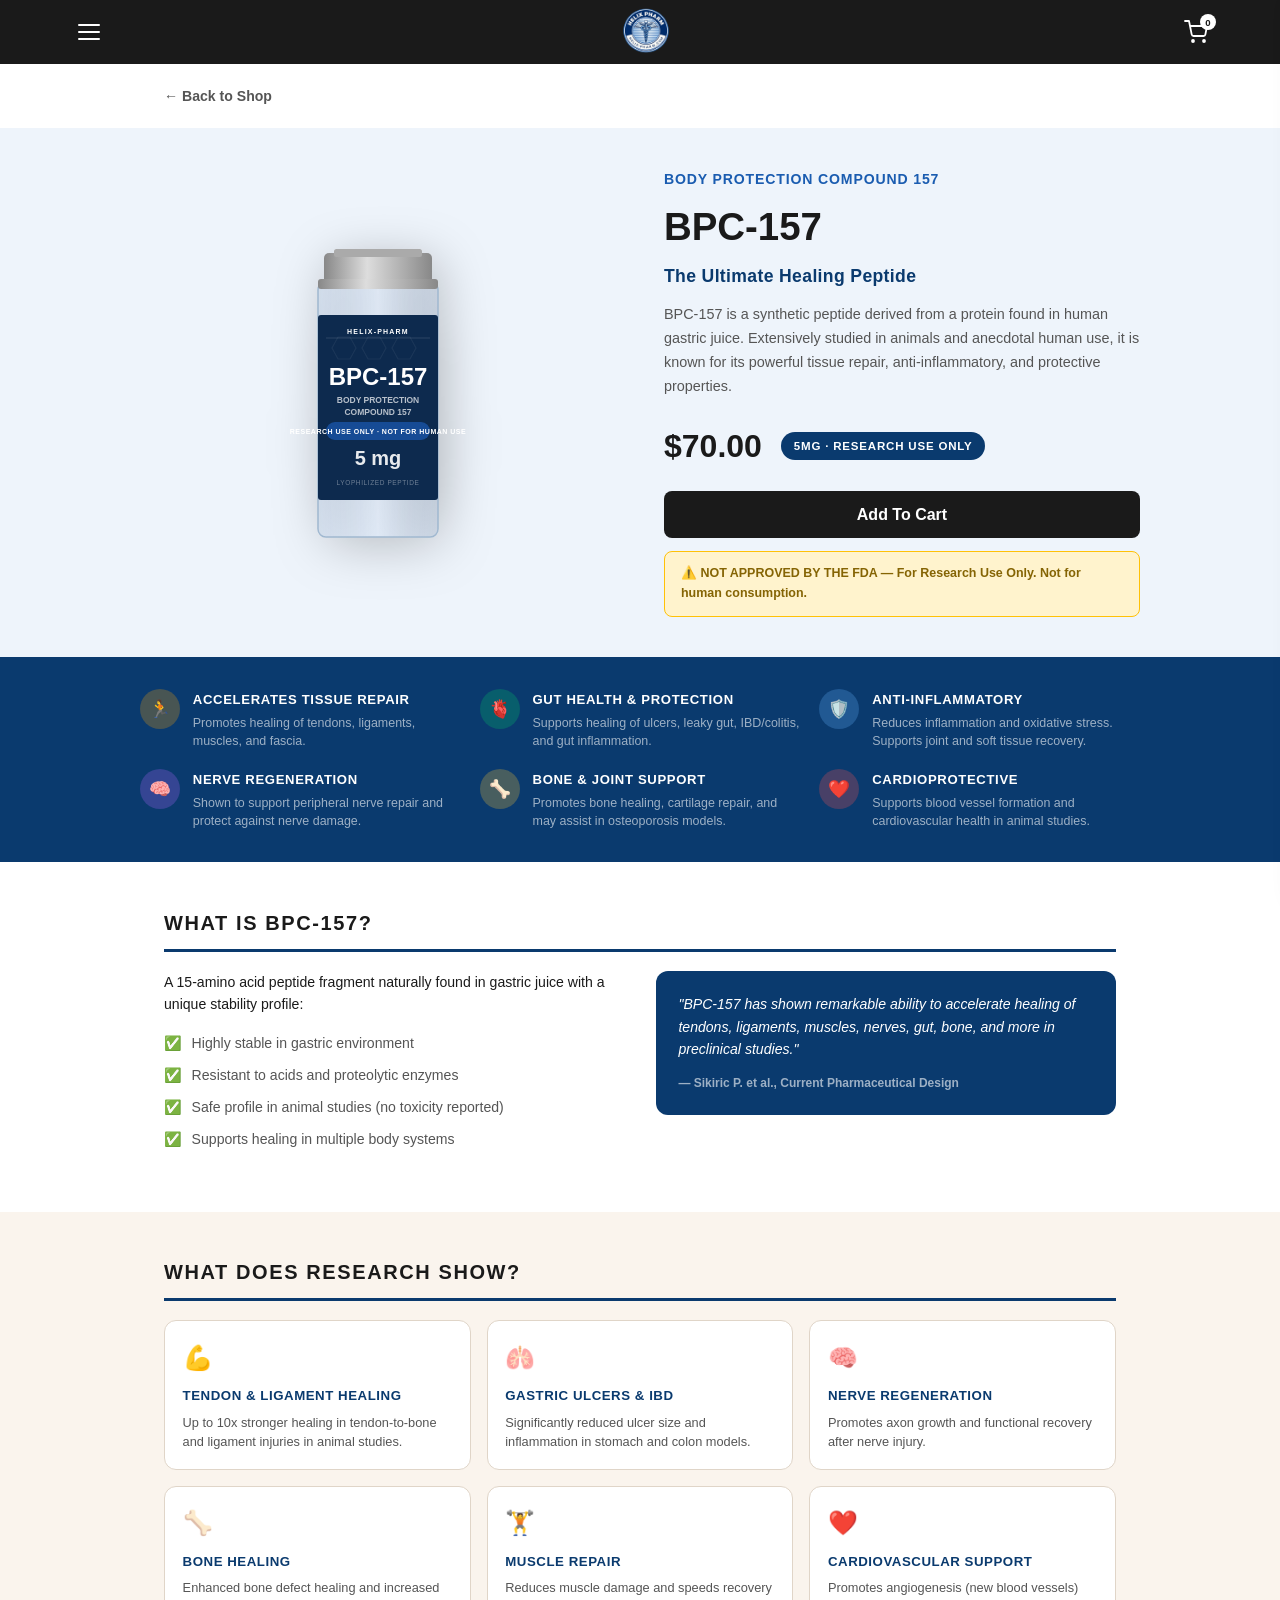
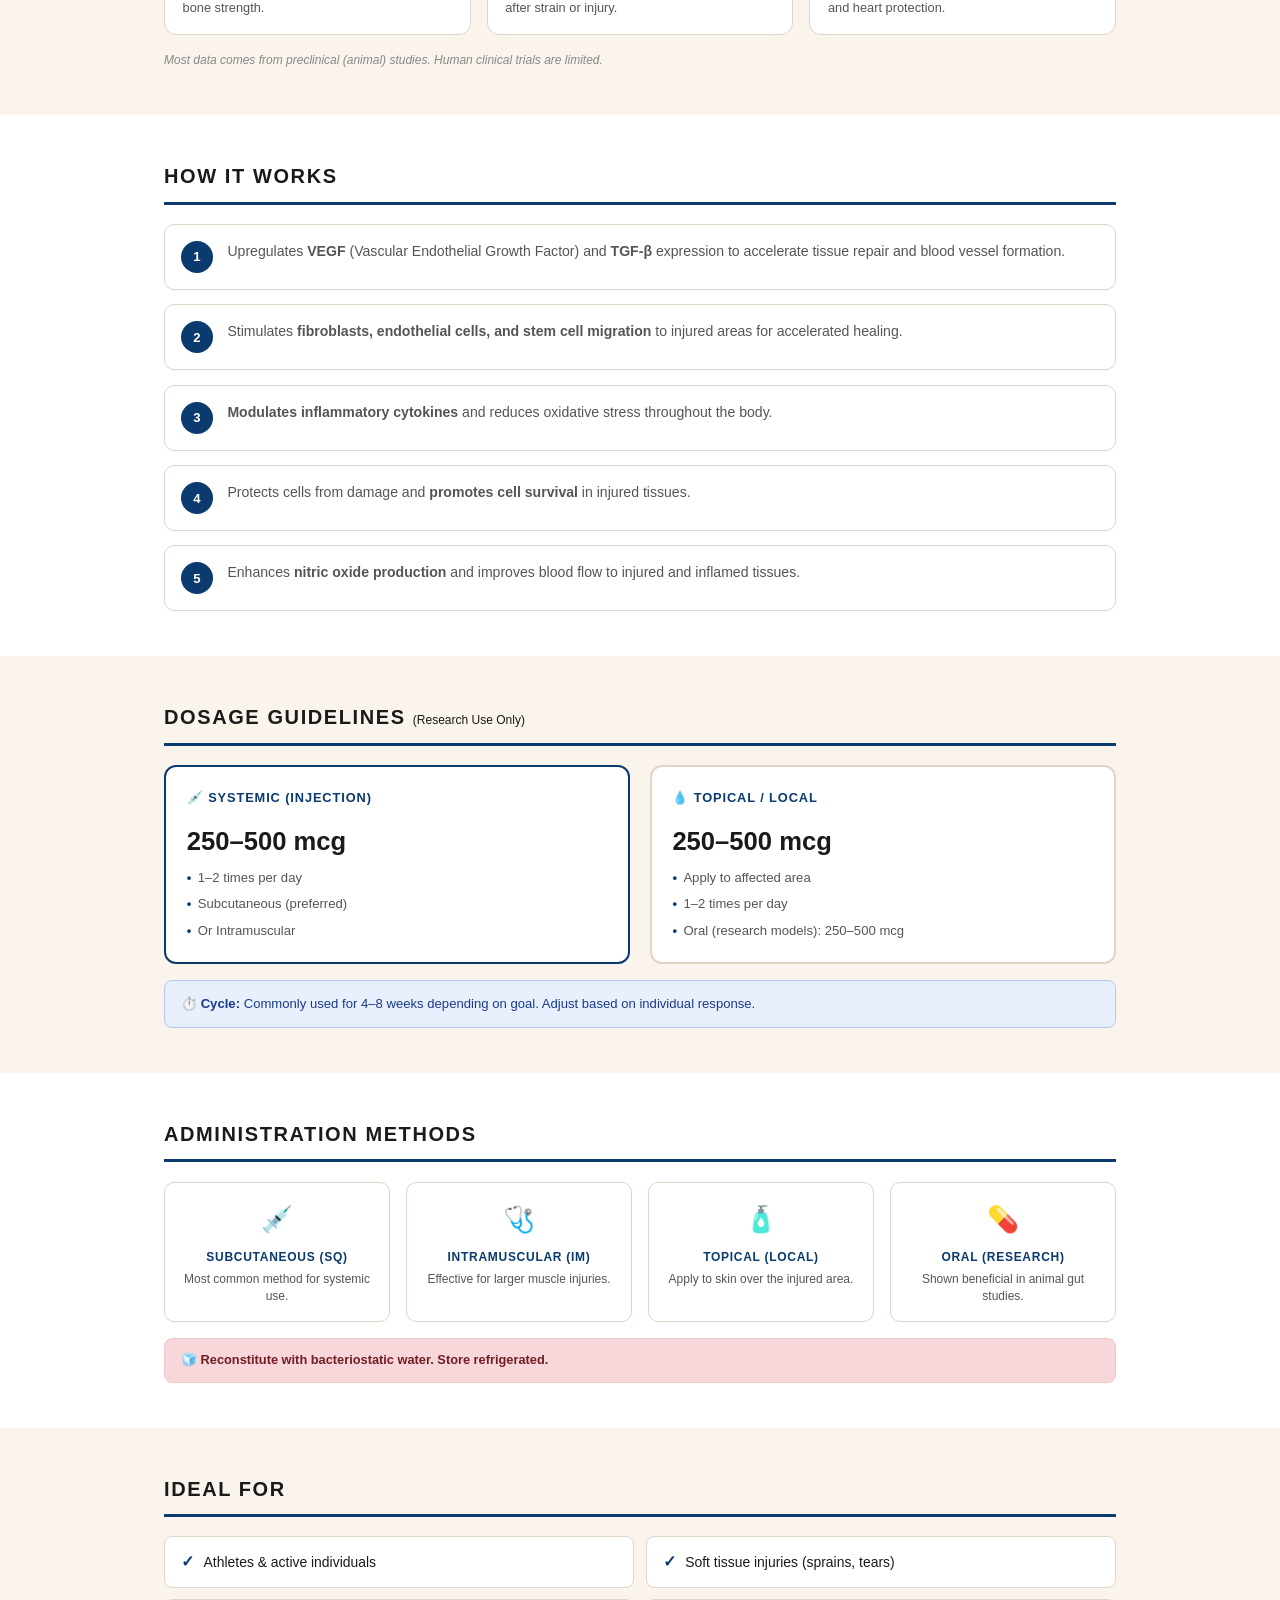
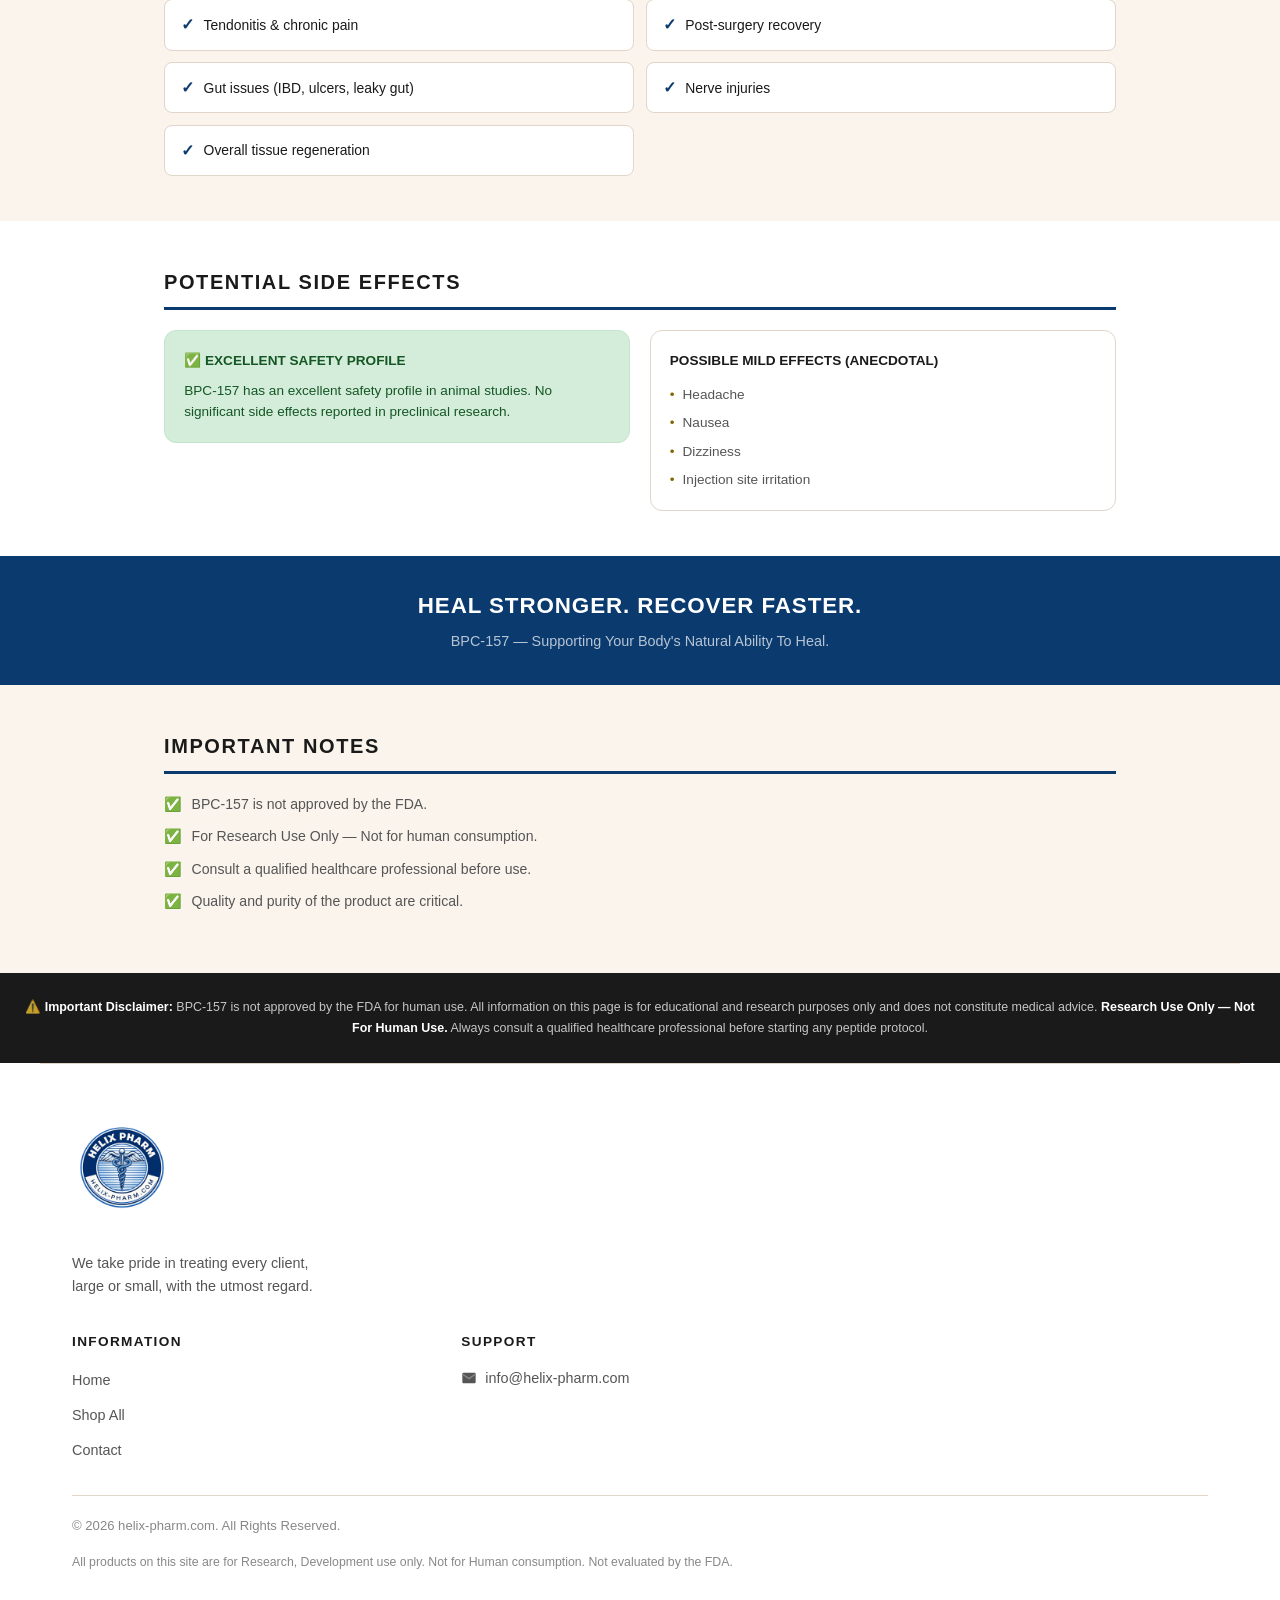
==== bpc157.html @ 16d095d3 "Add BPC-157 product detail page and link cards to it - New bpc157.html: full infographic page with r" ====
<!DOCTYPE html>
<html lang="en">
<head>
  <meta charset="UTF-8">
  <meta name="viewport" content="width=device-width, initial-scale=1.0">
  <title>BPC-157 — Body Protection Compound 157 | Helix-Pharm</title>
  <meta name="description" content="BPC-157 — The Ultimate Healing Peptide. 5mg Research Use Only. Tissue repair, gut health, nerve regeneration.">
  <link rel="stylesheet" href="css/styles.css?v=3">
  <style>
    .pd-hero { background: #eef4fb; padding: 2.5rem 1.5rem; }
    .pd-hero-inner { max-width: 1000px; margin: 0 auto; display: grid; grid-template-columns: 1fr 1fr; gap: 3rem; align-items: center; }
    @media(max-width:640px){ .pd-hero-inner{ grid-template-columns:1fr; gap:1.5rem; } }
    .pd-vial-wrap { display:flex; justify-content:center; align-items:center; padding:1rem; }
    .pd-info h1 { font-size:clamp(1.8rem,3vw,2.4rem); font-weight:900; color:var(--black); margin-bottom:.3rem; }
    .pd-info .pd-subtitle { font-size:.88rem; color:#1a5cb0; font-weight:700; letter-spacing:.06em; text-transform:uppercase; margin-bottom:.35rem; }
    .pd-info .pd-tagline-big { font-size:1.1rem; font-weight:800; color:#0a3a6e; margin-bottom:.8rem; letter-spacing:.02em; }
    .pd-info .pd-desc { font-size:.9rem; color:var(--text-mid); margin-bottom:1.4rem; line-height:1.65; }
    .pd-price-row { display:flex; align-items:center; gap:1.2rem; margin-bottom:1.2rem; flex-wrap:wrap; }
    .pd-price { font-size:2rem; font-weight:900; color:var(--black); }
    .pd-badge { background:#0a3a6e; color:white; font-size:.72rem; font-weight:700; padding:.3rem .8rem; border-radius:50px; letter-spacing:.07em; text-transform:uppercase; }
    .pd-atc { display:block; width:100%; background:var(--black); color:white; text-align:center; padding:.9rem; border:none; border-radius:8px; font-size:1rem; font-weight:700; cursor:pointer; transition:opacity .2s; margin-bottom:.8rem; }
    .pd-atc:hover { opacity:.82; }
    .pd-atc.added { background:#1a6e3c; }
    .pd-fda-bar { background:#fff3cd; border:1px solid #ffc107; border-radius:8px; padding:.75rem 1rem; font-size:.78rem; color:#856404; font-weight:600; }

    /* KEY BENEFITS STRIP */
    .kb-strip { background:#0a3a6e; padding:2rem 1.5rem; }
    .kb-grid { max-width:1000px; margin:0 auto; display:grid; grid-template-columns:repeat(3,1fr); gap:1.2rem; }
    @media(max-width:700px){ .kb-grid{ grid-template-columns:repeat(2,1fr); } }
    @media(max-width:420px){ .kb-grid{ grid-template-columns:1fr; } }
    .kb-item { display:flex; align-items:flex-start; gap:.8rem; }
    .kb-icon { width:40px; height:40px; border-radius:50%; display:flex; align-items:center; justify-content:center; font-size:1.1rem; flex-shrink:0; }
    .kb-item h4 { color:white; font-size:.82rem; font-weight:800; text-transform:uppercase; letter-spacing:.05em; margin-bottom:.25rem; }
    .kb-item p  { color:rgba(255,255,255,.6); font-size:.78rem; line-height:1.45; }

    /* SECTIONS */
    .pd-section { max-width:1000px; margin:0 auto; padding:2.8rem 1.5rem; }
    .pd-section h2 { font-size:1.25rem; font-weight:900; color:var(--black); text-transform:uppercase; letter-spacing:.08em; margin-bottom:1.2rem; padding-bottom:.6rem; border-bottom:3px solid #0a3a6e; }

    /* What is */
    .what-grid { display:grid; grid-template-columns:1fr 1fr; gap:2rem; align-items:start; }
    @media(max-width:640px){ .what-grid{ grid-template-columns:1fr; } }
    .check-list { display:flex; flex-direction:column; gap:.6rem; margin:1rem 0; }
    .check-item { display:flex; align-items:flex-start; gap:.6rem; font-size:.88rem; color:var(--text-mid); }
    .check-item::before { content:'✅'; flex-shrink:0; }
    .quote-box { background:#0a3a6e; color:white; border-radius:12px; padding:1.4rem; font-style:italic; font-size:.88rem; line-height:1.6; }
    .quote-box cite { display:block; margin-top:.8rem; font-style:normal; font-size:.75rem; color:rgba(255,255,255,.6); font-weight:600; }

    /* Research grid */
    .research-grid { display:grid; grid-template-columns:repeat(3,1fr); gap:1rem; }
    @media(max-width:700px){ .research-grid{ grid-template-columns:repeat(2,1fr); } }
    @media(max-width:440px){ .research-grid{ grid-template-columns:1fr; } }
    .research-card { background:white; border:1px solid var(--border); border-radius:12px; padding:1.1rem; }
    .research-card .rc-icon { font-size:1.5rem; margin-bottom:.5rem; }
    .research-card h4 { font-size:.83rem; font-weight:800; color:#0a3a6e; text-transform:uppercase; letter-spacing:.04em; margin-bottom:.4rem; }
    .research-card p  { font-size:.8rem; color:var(--text-mid); line-height:1.5; }
    .research-note { font-size:.75rem; color:var(--text-light); margin-top:1rem; font-style:italic; }

    /* How it works */
    .hiw-list { display:flex; flex-direction:column; gap:.9rem; }
    .hiw-item { display:flex; align-items:flex-start; gap:.9rem; background:white; border:1px solid var(--border); border-radius:10px; padding:1rem; }
    .hiw-num { width:32px; height:32px; background:#0a3a6e; color:white; border-radius:50%; display:flex; align-items:center; justify-content:center; font-size:.82rem; font-weight:800; flex-shrink:0; }
    .hiw-item p { font-size:.88rem; color:var(--text-mid); line-height:1.55; }

    /* Dosage */
    .dosage-cols { display:grid; grid-template-columns:1fr 1fr; gap:1.2rem; }
    @media(max-width:580px){ .dosage-cols{ grid-template-columns:1fr; } }
    .dosage-card { background:white; border:2px solid var(--border); border-radius:12px; padding:1.3rem; }
    .dosage-card.featured { border-color:#0a3a6e; }
    .dosage-card h4 { font-size:.8rem; font-weight:800; text-transform:uppercase; letter-spacing:.07em; margin-bottom:.8rem; color:#0a3a6e; }
    .dosage-amount { font-size:1.6rem; font-weight:900; color:var(--black); margin-bottom:.3rem; }
    .dosage-card ul { padding-left:0; display:flex; flex-direction:column; gap:.35rem; }
    .dosage-card ul li { font-size:.82rem; color:var(--text-mid); display:flex; align-items:center; gap:.4rem; }
    .dosage-card ul li::before { content:'•'; color:#0a3a6e; font-weight:900; }
    .cycle-note { background:#e8f0fe; border:1px solid #b3c6f7; border-radius:8px; padding:.8rem 1rem; font-size:.82rem; color:#1a3a8a; margin-top:1rem; }

    /* Admin methods */
    .admin-grid { display:grid; grid-template-columns:repeat(4,1fr); gap:1rem; }
    @media(max-width:640px){ .admin-grid{ grid-template-columns:repeat(2,1fr); } }
    .admin-card { background:white; border:1px solid var(--border); border-radius:10px; padding:1rem; text-align:center; }
    .admin-card .a-icon { font-size:1.6rem; margin-bottom:.5rem; }
    .admin-card h4 { font-size:.75rem; font-weight:800; text-transform:uppercase; letter-spacing:.06em; color:#0a3a6e; margin-bottom:.3rem; }
    .admin-card p  { font-size:.75rem; color:var(--text-mid); line-height:1.4; }
    .store-note { background:#f8d7da; border:1px solid #f5c6cb; border-radius:8px; padding:.7rem 1rem; font-size:.8rem; color:#721c24; margin-top:1rem; font-weight:600; }

    /* Ideal for */
    .ideal-grid { display:grid; grid-template-columns:repeat(2,1fr); gap:.7rem; }
    @media(max-width:480px){ .ideal-grid{ grid-template-columns:1fr; } }
    .ideal-item { display:flex; align-items:center; gap:.6rem; background:white; border:1px solid var(--border); border-radius:8px; padding:.75rem 1rem; font-size:.87rem; font-weight:500; }
    .ideal-item::before { content:'✓'; color:#0a3a6e; font-weight:900; font-size:1rem; }

    /* Side effects */
    .se-grid { display:grid; grid-template-columns:1fr 1fr; gap:1.2rem; align-items:start; }
    @media(max-width:580px){ .se-grid{ grid-template-columns:1fr; } }
    .se-profile { background:#d4edda; border:1px solid #c3e6cb; border-radius:12px; padding:1.2rem; }
    .se-profile h4 { color:#155724; font-size:.85rem; font-weight:800; margin-bottom:.5rem; text-transform:uppercase; }
    .se-profile p  { color:#155724; font-size:.85rem; }
    .se-mild-list { background:white; border:1px solid var(--border); border-radius:12px; padding:1.2rem; }
    .se-mild-list h4 { font-size:.85rem; font-weight:800; margin-bottom:.8rem; color:var(--black); text-transform:uppercase; }
    .se-mild-list ul { display:flex; flex-direction:column; gap:.4rem; }
    .se-mild-list ul li { font-size:.85rem; color:var(--text-mid); display:flex; align-items:center; gap:.5rem; }
    .se-mild-list ul li::before { content:'•'; color:#856404; }

    /* Tagline banner */
    .tagline-banner { background:#0a3a6e; padding:2rem 1.5rem; text-align:center; }
    .tagline-banner h3 { color:white; font-size:clamp(1rem,2.5vw,1.4rem); font-weight:900; letter-spacing:.04em; }
    .tagline-banner p  { color:rgba(255,255,255,.7); font-size:.9rem; margin-top:.4rem; }

    /* Disclaimer */
    .final-disclaimer { background:#1a1a1a; color:rgba(255,255,255,.75); padding:1.5rem; font-size:.78rem; line-height:1.7; text-align:center; }
    .final-disclaimer strong { color:white; }

    /* Back link */
    .back-link { display:inline-flex; align-items:center; gap:.4rem; font-size:.88rem; font-weight:600; color:var(--text-mid); padding:.5rem 0; transition:color .2s; }
    .back-link:hover { color:var(--black); }
  </style>
</head>
<body>

<!-- HEADER -->
<header id="header">
  <div class="header-inner">
    <button class="hamburger" id="menuBtn"><span></span><span></span><span></span></button>
    <a href="index.html" class="logo">
      <div class="logo-img-wrap" style="background:transparent;padding:0;border-radius:0;">
        <img src="61205B8A-CA41-4D01-BDCD-774BFB032CE1.png" alt="Helix-Pharm" class="logo-img"
             style="height:54px;width:54px;border-radius:50%;object-fit:cover;display:block;">
      </div>
    </a>
    <button class="cart-btn" id="cartBtn">
      <svg viewBox="0 0 24 24" fill="none" stroke="white" stroke-width="1.8" stroke-linecap="round" stroke-linejoin="round">
        <circle cx="9" cy="21" r="1"/><circle cx="20" cy="21" r="1"/>
        <path d="M1 1h4l2.68 13.39a2 2 0 0 0 2 1.61h9.72a2 2 0 0 0 2-1.61L23 6H6"/>
      </svg>
      <span class="cart-count" id="cartCount">0</span>
    </button>
  </div>
</header>

<!-- MENU -->
<div class="menu-overlay" id="menuOverlay"></div>
<nav class="slide-menu" id="slideMenu">
  <div class="slide-menu-header">
    <div class="search-wrap">
      <svg viewBox="0 0 24 24"><path d="M21 21l-4.35-4.35M17 11A6 6 0 1 1 5 11a6 6 0 0 1 12 0z" stroke="#888" stroke-width="2" fill="none" stroke-linecap="round"/></svg>
      <input type="text" placeholder="Search for...">
    </div>
    <button class="menu-close" id="menuClose">✕</button>
  </div>
  <div class="slide-menu-links">
    <a href="index.html">Home</a>
    <a href="shop.html">Shop All</a>
    <a href="contact.html">Contact Us</a>
  </div>
</nav>

<main style="padding-top:64px;">

  <!-- BACK -->
  <div style="max-width:1000px;margin:0 auto;padding:.8rem 1.5rem;">
    <a href="shop.html" class="back-link">← Back to Shop</a>
  </div>

  <!-- HERO -->
  <section class="pd-hero">
    <div class="pd-hero-inner">
      <div class="pd-vial-wrap">
        <svg width="180" height="310" viewBox="0 0 180 310" xmlns="http://www.w3.org/2000/svg"
             style="filter:drop-shadow(6px 10px 24px rgba(0,0,0,.25))">
          <defs>
            <linearGradient id="bpccap" x1="0%" y1="0%" x2="100%" y2="0%">
              <stop offset="0%" stop-color="#888"/><stop offset="40%" stop-color="#ddd"/><stop offset="100%" stop-color="#888"/>
            </linearGradient>
            <linearGradient id="bpcglass" x1="0%" y1="0%" x2="100%" y2="0%">
              <stop offset="0%" stop-color="rgba(200,215,235,0.55)"/>
              <stop offset="50%" stop-color="rgba(225,235,248,0.88)"/>
              <stop offset="100%" stop-color="rgba(185,200,220,0.5)"/>
            </linearGradient>
          </defs>
          <rect x="30" y="45" width="120" height="255" rx="8" fill="url(#bpcglass)" stroke="#a0b8d0" stroke-width="1.5"/>
          <rect x="30" y="78" width="120" height="185" rx="3" fill="#0d2a4e"/>
          <!-- hex watermarks -->
          <polygon points="50,100 62,100 68,111 62,122 50,122 44,111" fill="none" stroke="rgba(255,255,255,0.06)" stroke-width="1.2"/>
          <polygon points="80,100 92,100 98,111 92,122 80,122 74,111" fill="none" stroke="rgba(255,255,255,0.06)" stroke-width="1.2"/>
          <polygon points="110,100 122,100 128,111 122,122 110,122 104,111" fill="none" stroke="rgba(255,255,255,0.06)" stroke-width="1.2"/>
          <!-- brand -->
          <text x="90" y="97" text-anchor="middle" fill="white" font-size="7" font-weight="700" letter-spacing="1.2" font-family="Arial,sans-serif">HELIX-PHARM</text>
          <line x1="38" y1="101" x2="142" y2="101" stroke="rgba(255,255,255,0.18)" stroke-width="0.7"/>
          <!-- name -->
          <text x="90" y="148" text-anchor="middle" fill="white" font-size="24" font-weight="900" font-family="Arial,sans-serif">BPC-157</text>
          <text x="90" y="166" text-anchor="middle" fill="rgba(255,255,255,0.7)" font-size="8.5" font-weight="600" font-family="Arial,sans-serif">BODY PROTECTION</text>
          <text x="90" y="178" text-anchor="middle" fill="rgba(255,255,255,0.7)" font-size="8.5" font-weight="600" font-family="Arial,sans-serif">COMPOUND 157</text>
          <!-- badge -->
          <rect x="38" y="185" width="104" height="18" rx="9" fill="rgba(26,90,180,0.7)"/>
          <text x="90" y="197" text-anchor="middle" fill="white" font-size="7" font-weight="700" letter-spacing="0.5" font-family="Arial,sans-serif">RESEARCH USE ONLY · NOT FOR HUMAN USE</text>
          <!-- dosage -->
          <text x="90" y="228" text-anchor="middle" fill="rgba(255,255,255,0.9)" font-size="20" font-weight="900" font-family="Arial,sans-serif">5 mg</text>
          <text x="90" y="248" text-anchor="middle" fill="rgba(255,255,255,0.4)" font-size="6.5" letter-spacing="0.6" font-family="Arial,sans-serif">LYOPHILIZED PEPTIDE</text>
          <!-- cap -->
          <rect x="36" y="16" width="108" height="32" rx="5" fill="url(#bpccap)"/>
          <rect x="30" y="42" width="120" height="10" rx="3" fill="url(#bpccap)"/>
          <rect x="46" y="12" width="88" height="8" rx="2.5" fill="#aaa"/>
        </svg>
      </div>

      <div class="pd-info">
        <div class="pd-subtitle">Body Protection Compound 157</div>
        <h1>BPC-157</h1>
        <div class="pd-tagline-big">The Ultimate Healing Peptide</div>
        <p class="pd-desc">BPC-157 is a synthetic peptide derived from a protein found in human gastric juice. Extensively studied in animals and anecdotal human use, it is known for its powerful tissue repair, anti-inflammatory, and protective properties.</p>
        <div class="pd-price-row">
          <span class="pd-price">$70.00</span>
          <span class="pd-badge">5mg · Research Use Only</span>
        </div>
        <button class="pd-atc" id="pdAtcBtn" data-name="BPC-157" data-price="70">Add To Cart</button>
        <div class="pd-fda-bar">⚠️ NOT APPROVED BY THE FDA — For Research Use Only. Not for human consumption.</div>
      </div>
    </div>
  </section>

  <!-- KEY BENEFITS STRIP -->
  <div class="kb-strip">
    <div class="kb-grid">
      <div class="kb-item">
        <div class="kb-icon" style="background:rgba(255,165,0,0.25);">🏃</div>
        <div>
          <h4>Accelerates Tissue Repair</h4>
          <p>Promotes healing of tendons, ligaments, muscles, and fascia.</p>
        </div>
      </div>
      <div class="kb-item">
        <div class="kb-icon" style="background:rgba(0,200,100,0.25);">🫀</div>
        <div>
          <h4>Gut Health & Protection</h4>
          <p>Supports healing of ulcers, leaky gut, IBD/colitis, and gut inflammation.</p>
        </div>
      </div>
      <div class="kb-item">
        <div class="kb-icon" style="background:rgba(100,180,255,0.25);">🛡️</div>
        <div>
          <h4>Anti-Inflammatory</h4>
          <p>Reduces inflammation and oxidative stress. Supports joint and soft tissue recovery.</p>
        </div>
      </div>
      <div class="kb-item">
        <div class="kb-icon" style="background:rgba(180,100,255,0.25);">🧠</div>
        <div>
          <h4>Nerve Regeneration</h4>
          <p>Shown to support peripheral nerve repair and protect against nerve damage.</p>
        </div>
      </div>
      <div class="kb-item">
        <div class="kb-icon" style="background:rgba(255,200,50,0.25);">🦴</div>
        <div>
          <h4>Bone & Joint Support</h4>
          <p>Promotes bone healing, cartilage repair, and may assist in osteoporosis models.</p>
        </div>
      </div>
      <div class="kb-item">
        <div class="kb-icon" style="background:rgba(255,80,80,0.25);">❤️</div>
        <div>
          <h4>Cardioprotective</h4>
          <p>Supports blood vessel formation and cardiovascular health in animal studies.</p>
        </div>
      </div>
    </div>
  </div>

  <!-- WHAT IS BPC-157 -->
  <div style="background:white;">
    <div class="pd-section">
      <h2>What Is BPC-157?</h2>
      <div class="what-grid">
        <div>
          <p style="font-size:.88rem;margin-bottom:1rem;">A 15-amino acid peptide fragment naturally found in gastric juice with a unique stability profile:</p>
          <div class="check-list">
            <div class="check-item">Highly stable in gastric environment</div>
            <div class="check-item">Resistant to acids and proteolytic enzymes</div>
            <div class="check-item">Safe profile in animal studies (no toxicity reported)</div>
            <div class="check-item">Supports healing in multiple body systems</div>
          </div>
        </div>
        <div class="quote-box">
          "BPC-157 has shown remarkable ability to accelerate healing of tendons, ligaments, muscles, nerves, gut, bone, and more in preclinical studies."
          <cite>— Sikiric P. et al., Current Pharmaceutical Design</cite>
        </div>
      </div>
    </div>
  </div>

  <!-- WHAT DOES RESEARCH SHOW -->
  <div style="background:var(--beige-light);">
    <div class="pd-section">
      <h2>What Does Research Show?</h2>
      <div class="research-grid">
        <div class="research-card">
          <div class="rc-icon">💪</div>
          <h4>Tendon & Ligament Healing</h4>
          <p>Up to 10x stronger healing in tendon-to-bone and ligament injuries in animal studies.</p>
        </div>
        <div class="research-card">
          <div class="rc-icon">🫁</div>
          <h4>Gastric Ulcers & IBD</h4>
          <p>Significantly reduced ulcer size and inflammation in stomach and colon models.</p>
        </div>
        <div class="research-card">
          <div class="rc-icon">🧠</div>
          <h4>Nerve Regeneration</h4>
          <p>Promotes axon growth and functional recovery after nerve injury.</p>
        </div>
        <div class="research-card">
          <div class="rc-icon">🦴</div>
          <h4>Bone Healing</h4>
          <p>Enhanced bone defect healing and increased bone strength.</p>
        </div>
        <div class="research-card">
          <div class="rc-icon">🏋️</div>
          <h4>Muscle Repair</h4>
          <p>Reduces muscle damage and speeds recovery after strain or injury.</p>
        </div>
        <div class="research-card">
          <div class="rc-icon">❤️</div>
          <h4>Cardiovascular Support</h4>
          <p>Promotes angiogenesis (new blood vessels) and heart protection.</p>
        </div>
      </div>
      <p class="research-note">Most data comes from preclinical (animal) studies. Human clinical trials are limited.</p>
    </div>
  </div>

  <!-- HOW IT WORKS -->
  <div style="background:white;">
    <div class="pd-section">
      <h2>How It Works</h2>
      <div class="hiw-list">
        <div class="hiw-item">
          <div class="hiw-num">1</div>
          <p>Upregulates <strong>VEGF</strong> (Vascular Endothelial Growth Factor) and <strong>TGF-β</strong> expression to accelerate tissue repair and blood vessel formation.</p>
        </div>
        <div class="hiw-item">
          <div class="hiw-num">2</div>
          <p>Stimulates <strong>fibroblasts, endothelial cells, and stem cell migration</strong> to injured areas for accelerated healing.</p>
        </div>
        <div class="hiw-item">
          <div class="hiw-num">3</div>
          <p><strong>Modulates inflammatory cytokines</strong> and reduces oxidative stress throughout the body.</p>
        </div>
        <div class="hiw-item">
          <div class="hiw-num">4</div>
          <p>Protects cells from damage and <strong>promotes cell survival</strong> in injured tissues.</p>
        </div>
        <div class="hiw-item">
          <div class="hiw-num">5</div>
          <p>Enhances <strong>nitric oxide production</strong> and improves blood flow to injured and inflamed tissues.</p>
        </div>
      </div>
    </div>
  </div>

  <!-- DOSAGE GUIDELINES -->
  <div style="background:var(--beige-light);">
    <div class="pd-section">
      <h2>Dosage Guidelines <span style="font-size:.75rem;font-weight:500;text-transform:none;letter-spacing:0;">(Research Use Only)</span></h2>
      <div class="dosage-cols">
        <div class="dosage-card featured">
          <h4>💉 Systemic (Injection)</h4>
          <div class="dosage-amount">250–500 mcg</div>
          <ul>
            <li>1–2 times per day</li>
            <li>Subcutaneous (preferred)</li>
            <li>Or Intramuscular</li>
          </ul>
        </div>
        <div class="dosage-card">
          <h4>💧 Topical / Local</h4>
          <div class="dosage-amount">250–500 mcg</div>
          <ul>
            <li>Apply to affected area</li>
            <li>1–2 times per day</li>
            <li>Oral (research models): 250–500 mcg</li>
          </ul>
        </div>
      </div>
      <div class="cycle-note">⏱️ <strong>Cycle:</strong> Commonly used for 4–8 weeks depending on goal. Adjust based on individual response.</div>
    </div>
  </div>

  <!-- ADMINISTRATION METHODS -->
  <div style="background:white;">
    <div class="pd-section">
      <h2>Administration Methods</h2>
      <div class="admin-grid">
        <div class="admin-card">
          <div class="a-icon">💉</div>
          <h4>Subcutaneous (SQ)</h4>
          <p>Most common method for systemic use.</p>
        </div>
        <div class="admin-card">
          <div class="a-icon">🩺</div>
          <h4>Intramuscular (IM)</h4>
          <p>Effective for larger muscle injuries.</p>
        </div>
        <div class="admin-card">
          <div class="a-icon">🧴</div>
          <h4>Topical (Local)</h4>
          <p>Apply to skin over the injured area.</p>
        </div>
        <div class="admin-card">
          <div class="a-icon">💊</div>
          <h4>Oral (Research)</h4>
          <p>Shown beneficial in animal gut studies.</p>
        </div>
      </div>
      <div class="store-note">🧊 Reconstitute with bacteriostatic water. Store refrigerated.</div>
    </div>
  </div>

  <!-- IDEAL FOR -->
  <div style="background:var(--beige-light);">
    <div class="pd-section">
      <h2>Ideal For</h2>
      <div class="ideal-grid">
        <div class="ideal-item">Athletes & active individuals</div>
        <div class="ideal-item">Soft tissue injuries (sprains, tears)</div>
        <div class="ideal-item">Tendonitis & chronic pain</div>
        <div class="ideal-item">Post-surgery recovery</div>
        <div class="ideal-item">Gut issues (IBD, ulcers, leaky gut)</div>
        <div class="ideal-item">Nerve injuries</div>
        <div class="ideal-item">Overall tissue regeneration</div>
      </div>
    </div>
  </div>

  <!-- SIDE EFFECTS -->
  <div style="background:white;">
    <div class="pd-section">
      <h2>Potential Side Effects</h2>
      <div class="se-grid">
        <div class="se-profile">
          <h4>✅ Excellent Safety Profile</h4>
          <p>BPC-157 has an excellent safety profile in animal studies. No significant side effects reported in preclinical research.</p>
        </div>
        <div class="se-mild-list">
          <h4>Possible Mild Effects (Anecdotal)</h4>
          <ul>
            <li>Headache</li>
            <li>Nausea</li>
            <li>Dizziness</li>
            <li>Injection site irritation</li>
          </ul>
        </div>
      </div>
    </div>
  </div>

  <!-- TAGLINE BANNER -->
  <div class="tagline-banner">
    <h3>HEAL STRONGER. RECOVER FASTER.</h3>
    <p>BPC-157 — Supporting Your Body's Natural Ability To Heal.</p>
  </div>

  <!-- IMPORTANT NOTES -->
  <div style="background:var(--beige-light);">
    <div class="pd-section">
      <h2>Important Notes</h2>
      <div class="check-list">
        <div class="check-item" style="color:var(--text-mid);">BPC-157 is not approved by the FDA.</div>
        <div class="check-item" style="color:var(--text-mid);">For Research Use Only — Not for human consumption.</div>
        <div class="check-item" style="color:var(--text-mid);">Consult a qualified healthcare professional before use.</div>
        <div class="check-item" style="color:var(--text-mid);">Quality and purity of the product are critical.</div>
      </div>
    </div>
  </div>

  <!-- FINAL DISCLAIMER -->
  <div class="final-disclaimer">
    <p>⚠️ <strong>Important Disclaimer:</strong> BPC-157 is not approved by the FDA for human use. All information on this page is for educational and research purposes only and does not constitute medical advice. <strong>Research Use Only — Not For Human Use.</strong> Always consult a qualified healthcare professional before starting any peptide protocol.</p>
  </div>

</main>

<!-- FOOTER -->
<footer>
  <div class="footer-logo">
    <img src="61205B8A-CA41-4D01-BDCD-774BFB032CE1.png" alt="Helix-Pharm" class="footer-logo-img"
         style="height:100px;width:100px;border-radius:50%;object-fit:cover;">
  </div>
  <p class="tagline">We take pride in treating every client,<br>large or small, with the utmost regard.</p>
  <div class="footer-cols">
    <div class="footer-col">
      <h4>Information</h4>
      <ul>
        <li><a href="index.html">Home</a></li>
        <li><a href="shop.html">Shop All</a></li>
        <li><a href="contact.html">Contact</a></li>
      </ul>
    </div>
    <div class="footer-col">
      <h4>Support</h4>
      <div class="support-email">
        <svg viewBox="0 0 24 24"><path d="M4 4h16c1.1 0 2 .9 2 2v12c0 1.1-.9 2-2 2H4c-1.1 0-2-.9-2-2V6c0-1.1.9-2 2-2z"/><polyline points="22,6 12,13 2,6" fill="none" stroke="#888" stroke-width="2"/></svg>
        info@helix-pharm.com
      </div>
    </div>
  </div>
  <div class="footer-bottom">
    <p class="footer-copy">© 2026 helix-pharm.com. All Rights Reserved.</p>
    <div class="footer-legal">
      <p>All products on this site are for Research, Development use only. Not for Human consumption. Not evaluated by the FDA.</p>
    </div>
  </div>
</footer>

<!-- CART -->
<div class="cart-overlay" id="cartOverlay"></div>
<div class="cart-drawer" id="cartDrawer">
  <div class="cart-head"><span>Your Cart</span><button class="cart-x" id="cartClose">✕</button></div>
  <div class="cart-body" id="cartBody"><p class="cart-empty-msg">Your cart is empty.</p></div>
  <div class="cart-foot">
    <div class="cart-subtotal"><span>Subtotal</span><span id="cartTotal">$0.00</span></div>
    <button class="checkout-btn">Checkout</button>
  </div>
</div>

<div class="toast" id="toast"></div>
<button class="scroll-top" id="scrollTop">↑</button>

<script src="js/main.js?v=3"></script>
<script>
  document.getElementById('pdAtcBtn').addEventListener('click', function() {
    addToCart(this.dataset.name, this.dataset.price);
    this.textContent = 'Added ✓';
    this.classList.add('added');
    setTimeout(() => { this.textContent = 'Add To Cart'; this.classList.remove('added'); }, 1800);
  });
</script>
</body>
</html>
---- css/styles.css ----
/* ===== HELIX-PHARM.COM — STYLES ===== */

:root {
  --black:       #1a1a1a;
  --white:       #ffffff;
  --beige:       #f5e8d5;
  --beige-light: #faf4ed;
  --beige-dark:  #ecdcc6;
  --text:        #1a1a1a;
  --text-mid:    #555555;
  --text-light:  #888888;
  --border:      #e0d5c8;
  --radius:      14px;
  --transition:  .22s ease;
}

*, *::before, *::after { box-sizing: border-box; margin: 0; padding: 0; }
html { scroll-behavior: smooth; }

body {
  font-family: -apple-system, 'Helvetica Neue', Arial, sans-serif;
  background: var(--white);
  color: var(--text);
  line-height: 1.6;
  font-size: 16px;
}

img { max-width: 100%; display: block; }
a   { color: inherit; text-decoration: none; }
ul  { list-style: none; }

/* ── HEADER ── */
#header {
  position: fixed;
  top: 0; left: 0; right: 0;
  z-index: 1000;
  background: var(--black);
  height: 64px;
}

.header-inner {
  max-width: 1200px;
  margin: 0 auto;
  padding: 0 1.2rem;
  height: 100%;
  display: flex;
  align-items: center;
  justify-content: space-between;
}

/* Hamburger */
.hamburger {
  display: flex;
  flex-direction: column;
  gap: 5px;
  cursor: pointer;
  padding: .4rem;
  background: none;
  border: none;
  width: 36px;
}
.hamburger span {
  display: block;
  width: 22px;
  height: 2px;
  background: var(--white);
  border-radius: 2px;
}

/* Logo */
.logo {
  display: flex;
  align-items: center;
  cursor: pointer;
}
.logo-img-wrap {
  background: transparent;
  padding: 0;
  display: flex;
  align-items: center;
  justify-content: center;
}
.logo-img {
  height: 54px;
  width: 54px;
  object-fit: cover;
  border-radius: 50%;
  display: block;
}

/* Cart */
.cart-btn {
  position: relative;
  background: none;
  border: none;
  cursor: pointer;
  color: var(--white);
  display: flex;
  align-items: center;
  gap: .25rem;
  font-size: .9rem;
  font-weight: 500;
}
.cart-btn svg { width: 24px; height: 24px; }
.cart-count {
  position: absolute;
  top: -6px; right: -8px;
  background: var(--white);
  color: var(--black);
  font-size: .6rem;
  font-weight: 800;
  width: 16px; height: 16px;
  border-radius: 50%;
  display: flex; align-items: center; justify-content: center;
}

/* ── SLIDE-OUT MENU ── */
.menu-overlay {
  position: fixed;
  inset: 0;
  background: rgba(0,0,0,.5);
  z-index: 1999;
  opacity: 0;
  pointer-events: none;
  transition: opacity var(--transition);
}
.menu-overlay.open { opacity: 1; pointer-events: all; }

.slide-menu {
  position: fixed;
  top: 0; left: -320px;
  width: 300px;
  height: 100vh;
  background: var(--white);
  z-index: 2000;
  transition: left .3s ease;
  display: flex;
  flex-direction: column;
  overflow-y: auto;
}
.slide-menu.open { left: 0; }

.slide-menu-header {
  display: flex;
  align-items: center;
  justify-content: space-between;
  padding: 1.1rem 1.4rem;
  border-bottom: 1px solid var(--border);
}

.search-wrap {
  display: flex;
  align-items: center;
  flex: 1;
  background: #f5f5f5;
  border-radius: 8px;
  padding: .55rem .9rem;
  gap: .5rem;
  margin-right: .8rem;
}
.search-wrap input {
  border: none;
  background: transparent;
  outline: none;
  font-size: .92rem;
  color: var(--text);
  flex: 1;
}
.search-wrap input::placeholder { color: var(--text-light); }
.search-wrap svg { width: 18px; height: 18px; fill: var(--text-light); flex-shrink: 0; }

.menu-close {
  width: 32px; height: 32px;
  background: #f0f0f0;
  border: none;
  border-radius: 50%;
  cursor: pointer;
  display: flex; align-items: center; justify-content: center;
  font-size: 1rem;
  color: var(--text);
  flex-shrink: 0;
}

.slide-menu-links {
  padding: 1rem 0;
}
.slide-menu-links a {
  display: block;
  padding: .9rem 1.4rem;
  font-size: 1rem;
  font-weight: 500;
  color: var(--text);
  border-bottom: 1px solid #f5f5f5;
  transition: background var(--transition);
}
.slide-menu-links a:hover { background: #f9f9f9; }

/* ── MAIN CONTENT ── */
main { padding-top: 64px; }

/* ── HERO SECTION ── */
#hero {
  padding: 1.5rem 1rem 2rem;
  max-width: 1200px;
  margin: 0 auto;
}

.hero-card {
  background: var(--beige);
  border-radius: var(--radius);
  padding: 2rem 1.5rem 1.8rem;
  text-align: left;
}

.hero-vials {
  display: flex;
  justify-content: center;
  align-items: flex-end;
  gap: -10px;
  margin-bottom: 1.8rem;
  min-height: 220px;
}

.hero-card h2 {
  font-size: 1.4rem;
  font-weight: 800;
  color: var(--black);
  margin-bottom: .4rem;
}
.hero-card p {
  font-size: 1rem;
  color: var(--text-mid);
  margin-bottom: 1.2rem;
}

.btn-black {
  display: inline-block;
  background: var(--black);
  color: var(--white);
  padding: .75rem 1.8rem;
  border-radius: 8px;
  font-size: .95rem;
  font-weight: 600;
  border: none;
  cursor: pointer;
  transition: opacity var(--transition);
}
.btn-black:hover { opacity: .82; }

/* ── PAGE TITLE ── */
.page-title {
  text-align: center;
  padding: 2.5rem 1.5rem 0;
  max-width: 700px;
  margin: 0 auto;
}
.page-title h1 {
  font-size: clamp(1.5rem, 4vw, 2.2rem);
  font-weight: 800;
  color: var(--black);
  line-height: 1.25;
}

/* ── PRODUCTS ── */
#products {
  padding: 2rem 1rem 3rem;
  max-width: 1200px;
  margin: 0 auto;
}

.products-heading {
  text-align: center;
  font-size: 1.4rem;
  font-weight: 800;
  color: var(--black);
  margin-bottom: 1.4rem;
}

.products-grid {
  display: grid;
  grid-template-columns: repeat(2, 1fr);
  gap: 1rem;
}

@media (min-width: 640px)  { .products-grid { grid-template-columns: repeat(3, 1fr); } }
@media (min-width: 1024px) { .products-grid { grid-template-columns: repeat(4, 1fr); gap: 1.4rem; } }

.product-card {
  background: var(--beige);
  border-radius: var(--radius);
  overflow: hidden;
  display: flex;
  flex-direction: column;
  transition: transform var(--transition);
}
.product-card:hover { transform: translateY(-3px); }

.product-vial {
  width: 100%;
  aspect-ratio: 1 / 1.1;
  display: flex;
  align-items: center;
  justify-content: center;
  padding: 1rem;
}

.product-info {
  padding: .9rem 1rem 1rem;
  display: flex;
  flex-direction: column;
  gap: .4rem;
  background: var(--beige);
}
.product-name {
  font-size: .82rem;
  font-weight: 800;
  letter-spacing: .05em;
  text-transform: uppercase;
  color: var(--black);
}
.product-sub {
  font-size: .72rem;
  color: var(--text-mid);
  margin-bottom: .2rem;
}
.product-price {
  font-size: 1rem;
  font-weight: 700;
  color: var(--black);
}
.add-to-cart {
  display: block;
  width: 100%;
  background: var(--black);
  color: var(--white);
  text-align: center;
  padding: .7rem;
  border: none;
  border-radius: 7px;
  font-size: .88rem;
  font-weight: 600;
  cursor: pointer;
  margin-top: .4rem;
  transition: opacity var(--transition);
}
.add-to-cart:hover   { opacity: .82; }
.add-to-cart.in-cart { background: #2d6a4f; }

/* ── CART DRAWER ── */
.cart-overlay {
  position: fixed;
  inset: 0;
  background: rgba(0,0,0,.45);
  z-index: 1998;
  opacity: 0;
  pointer-events: none;
  transition: opacity var(--transition);
}
.cart-overlay.open { opacity: 1; pointer-events: all; }

.cart-drawer {
  position: fixed;
  top: 0; right: -380px;
  width: 360px;
  height: 100vh;
  background: var(--white);
  z-index: 1999;
  display: flex;
  flex-direction: column;
  transition: right .3s ease;
  box-shadow: -4px 0 24px rgba(0,0,0,.12);
}
.cart-drawer.open { right: 0; }

.cart-head {
  display: flex;
  align-items: center;
  justify-content: space-between;
  padding: 1.2rem 1.4rem;
  border-bottom: 1px solid var(--border);
  font-weight: 700;
  font-size: 1rem;
}
.cart-x {
  background: #f0f0f0;
  border: none;
  border-radius: 8px;
  width: 30px; height: 30px;
  cursor: pointer;
  font-size: 1rem;
  display: flex; align-items: center; justify-content: center;
}
.cart-x:hover { background: #e0e0e0; }

.cart-body { flex: 1; overflow-y: auto; padding: 1rem 1.4rem; }
.cart-empty-msg {
  text-align: center;
  color: var(--text-light);
  padding: 3rem 1rem;
  font-size: .95rem;
}

.cart-line {
  display: flex;
  align-items: center;
  gap: .9rem;
  padding: .9rem 0;
  border-bottom: 1px solid var(--border);
}
.cart-line-img {
  width: 52px; height: 52px;
  background: var(--beige);
  border-radius: 8px;
  display: flex; align-items: center; justify-content: center;
  flex-shrink: 0;
}
.cart-line-info { flex: 1; }
.cart-line-info strong { font-size: .88rem; display: block; margin-bottom: .15rem; }
.cart-line-info span  { font-size: .78rem; color: var(--text-light); }
.cart-line-price { font-weight: 700; font-size: .92rem; white-space: nowrap; }
.cart-line-rm {
  background: none; border: none; cursor: pointer;
  color: var(--text-light); font-size: 1.1rem; line-height: 1;
  transition: color var(--transition);
}
.cart-line-rm:hover { color: #c0392b; }

.cart-foot {
  padding: 1.2rem 1.4rem;
  border-top: 1px solid var(--border);
}
.cart-subtotal {
  display: flex;
  justify-content: space-between;
  font-weight: 700;
  margin-bottom: 1rem;
}
.checkout-btn {
  display: block;
  width: 100%;
  background: var(--black);
  color: var(--white);
  text-align: center;
  padding: .9rem;
  border: none;
  border-radius: 8px;
  font-size: 1rem;
  font-weight: 700;
  cursor: pointer;
  transition: opacity var(--transition);
}
.checkout-btn:hover { opacity: .82; }

/* ── TOAST ── */
.toast {
  position: fixed;
  bottom: 1.5rem; right: 1.5rem;
  background: var(--black);
  color: var(--white);
  padding: .75rem 1.3rem;
  border-radius: 8px;
  font-size: .88rem;
  font-weight: 500;
  z-index: 3000;
  transform: translateY(80px);
  opacity: 0;
  transition: all .28s ease;
}
.toast.show { transform: translateY(0); opacity: 1; }

/* Footer logo image */
.footer-logo-img {
  height: 100px;
  width: 100px;
  object-fit: cover;
  border-radius: 50%;
  display: block;
  margin-bottom: 1rem;
}

/* ── FOOTER ── */
footer {
  border-top: 1px solid var(--border);
  padding: 3rem 1.5rem 0;
  max-width: 1200px;
  margin: 0 auto;
}

.footer-logo {
  display: flex;
  flex-direction: column;
  align-items: flex-start;
  gap: 2px;
  margin-bottom: 1rem;
}
.footer-logo .logo-name { color: var(--black); font-size: 1.3rem; }
.footer-logo .logo-sub  { color: var(--black); }

footer .tagline {
  font-size: .9rem;
  color: var(--text-mid);
  margin-bottom: 2rem;
  max-width: 320px;
}

.footer-cols {
  display: grid;
  grid-template-columns: 1fr 1fr;
  gap: 2rem;
  padding-bottom: 2rem;
}
@media (min-width: 640px) { .footer-cols { grid-template-columns: repeat(3, 1fr); } }

.footer-col h4 {
  font-size: .85rem;
  font-weight: 800;
  text-transform: uppercase;
  letter-spacing: .1em;
  margin-bottom: .9rem;
  color: var(--black);
}
.footer-col ul { display: flex; flex-direction: column; gap: .6rem; }
.footer-col ul li a {
  font-size: .9rem;
  color: var(--text-mid);
  transition: color var(--transition);
}
.footer-col ul li a:hover { color: var(--black); }
.footer-col .support-email {
  display: flex;
  align-items: center;
  gap: .5rem;
  font-size: .9rem;
  color: var(--text-mid);
}
.footer-col .support-email svg { width: 16px; height: 16px; fill: var(--text-mid); }

.footer-bottom {
  border-top: 1px solid var(--border);
  padding: 1.2rem 0 2rem;
}
.footer-copy {
  font-size: .82rem;
  color: var(--text-light);
  margin-bottom: 1rem;
}
.footer-legal {
  font-size: .77rem;
  color: var(--text-light);
  line-height: 1.65;
}
.footer-legal p + p { margin-top: .7rem; }

/* ── SCROLL-TOP BTN ── */
.scroll-top {
  position: fixed;
  bottom: 1.5rem; right: 1.5rem;
  width: 42px; height: 42px;
  background: var(--black);
  color: var(--white);
  border: none;
  border-radius: 50%;
  font-size: 1.1rem;
  cursor: pointer;
  opacity: 0;
  pointer-events: none;
  transition: opacity var(--transition);
  z-index: 900;
  display: flex; align-items: center; justify-content: center;
}
.scroll-top.visible { opacity: 1; pointer-events: all; }

/* ── CONTACT PAGE ── */
.contact-section {
  max-width: 600px;
  margin: 0 auto;
  padding: 3rem 1.5rem;
}
.contact-section h1 {
  font-size: 1.8rem;
  font-weight: 800;
  margin-bottom: .5rem;
}
.contact-section .sub {
  color: var(--text-mid);
  margin-bottom: 2rem;
}
.form-group {
  margin-bottom: 1.2rem;
}
.form-group label {
  display: block;
  font-size: .88rem;
  font-weight: 600;
  margin-bottom: .4rem;
}
.form-group input,
.form-group textarea,
.form-group select {
  width: 100%;
  padding: .75rem 1rem;
  border: 1px solid var(--border);
  border-radius: 8px;
  font-size: .95rem;
  color: var(--text);
  background: var(--white);
  outline: none;
  transition: border-color var(--transition);
  font-family: inherit;
}
.form-group input:focus,
.form-group textarea:focus { border-color: var(--black); }
.form-group textarea { min-height: 130px; resize: vertical; }

.consent-row {
  display: flex;
  align-items: flex-start;
  gap: .8rem;
  margin-bottom: 1.5rem;
  font-size: .82rem;
  color: var(--text-mid);
}
.consent-row input[type="checkbox"] { margin-top: .2rem; flex-shrink: 0; }
.consent-row a { color: #c0392b; text-decoration: underline; }

/* ── SHOP PAGE ── */
.shop-section {
  max-width: 1200px;
  margin: 0 auto;
  padding: 2.5rem 1rem 3rem;
}
.shop-section h1 {
  font-size: 1.6rem;
  font-weight: 800;
  margin-bottom: 1.5rem;
}

/* ── RESPONSIVE HEADER ── */
@media (min-width: 768px) {
  .logo-name { font-size: 1.3rem; }
  .header-inner { padding: 0 2rem; }
  #hero { padding: 2rem 2rem 3rem; }
  #products { padding: 2.5rem 2rem 4rem; }
  footer { padding: 3.5rem 2rem 0; }
}
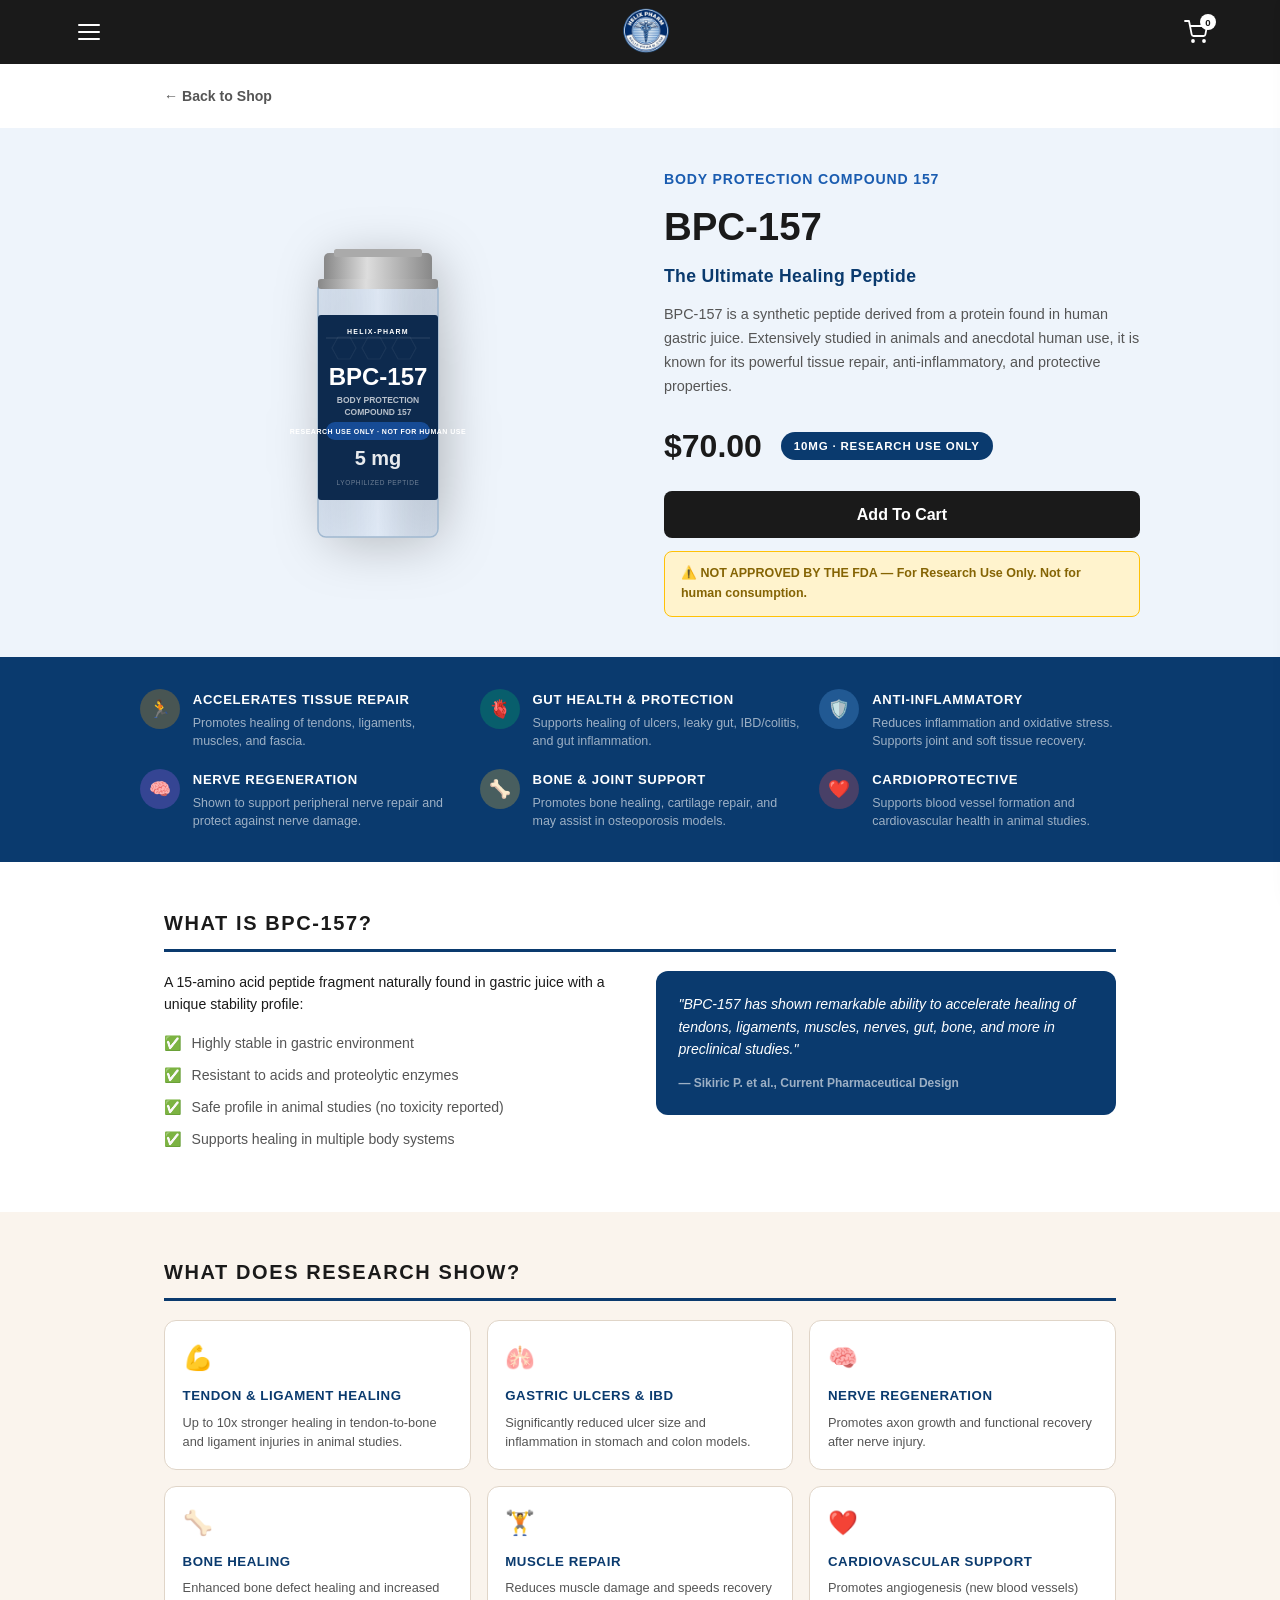
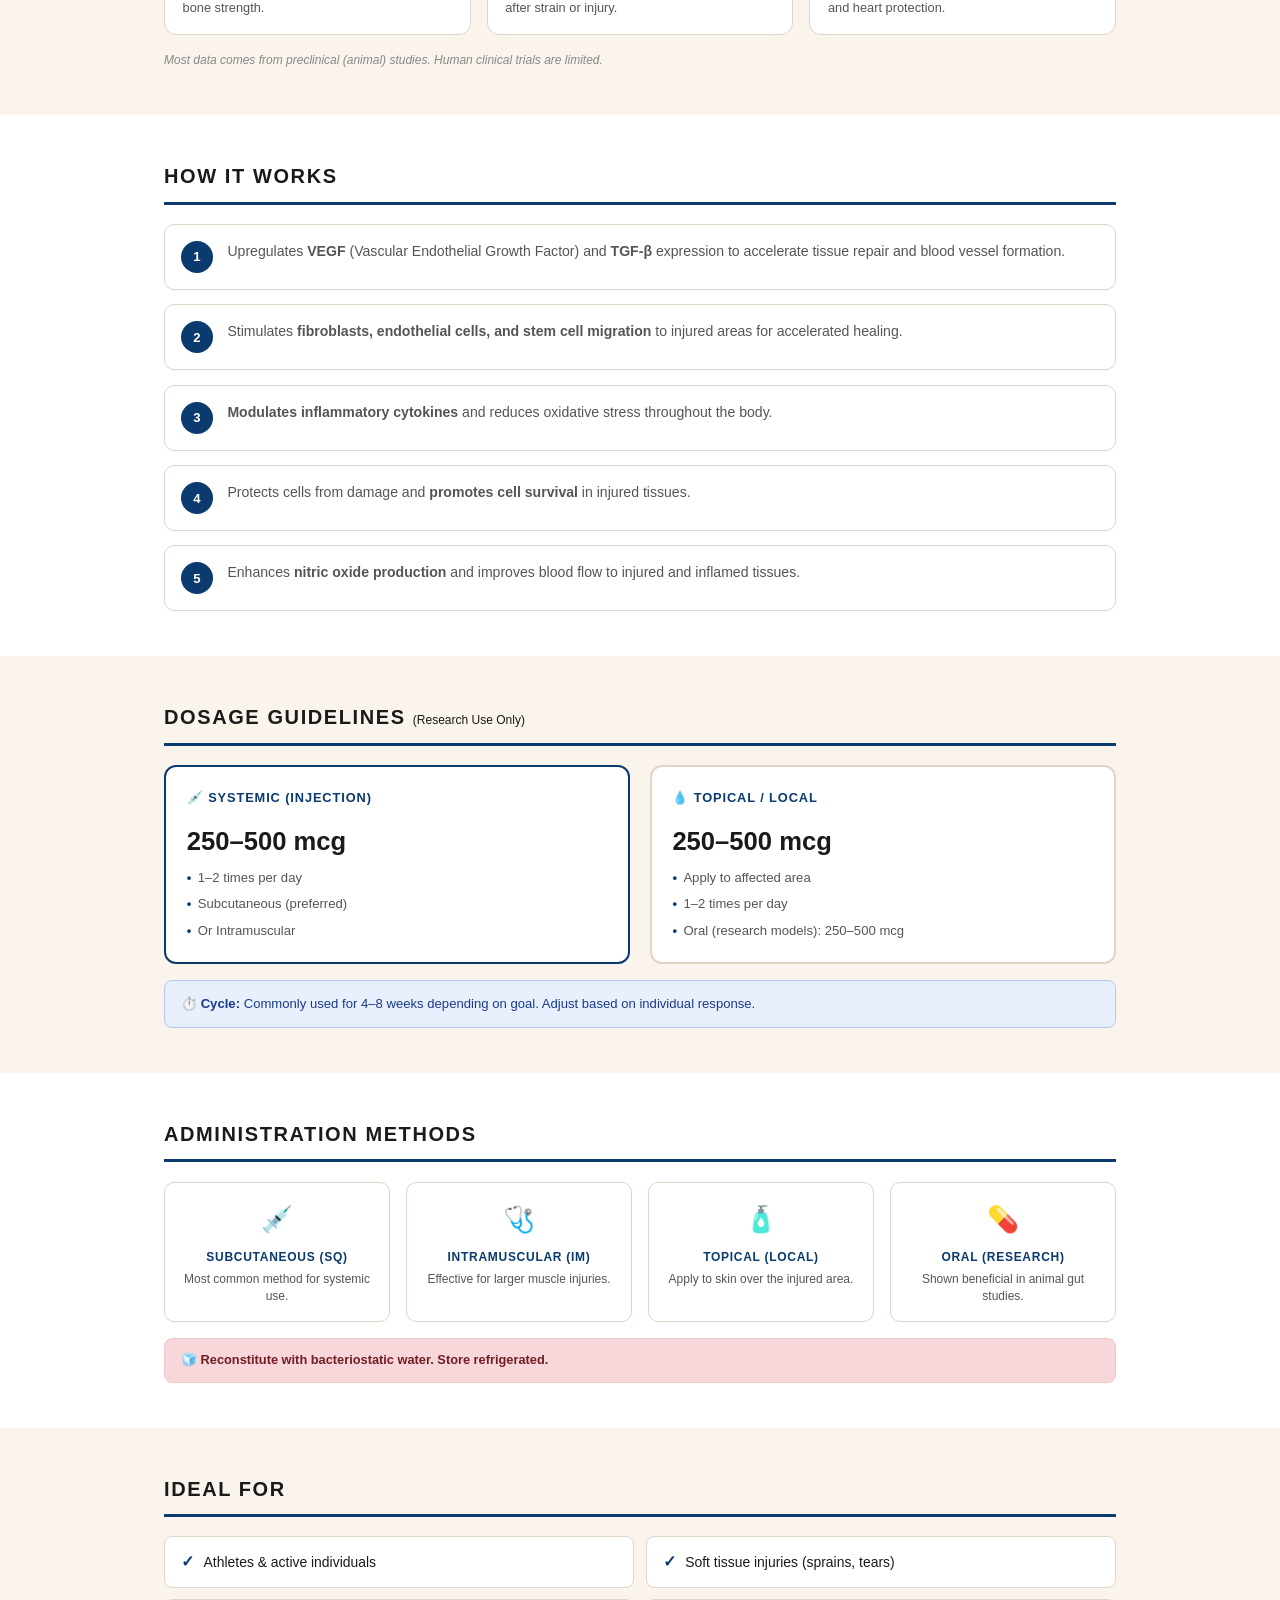
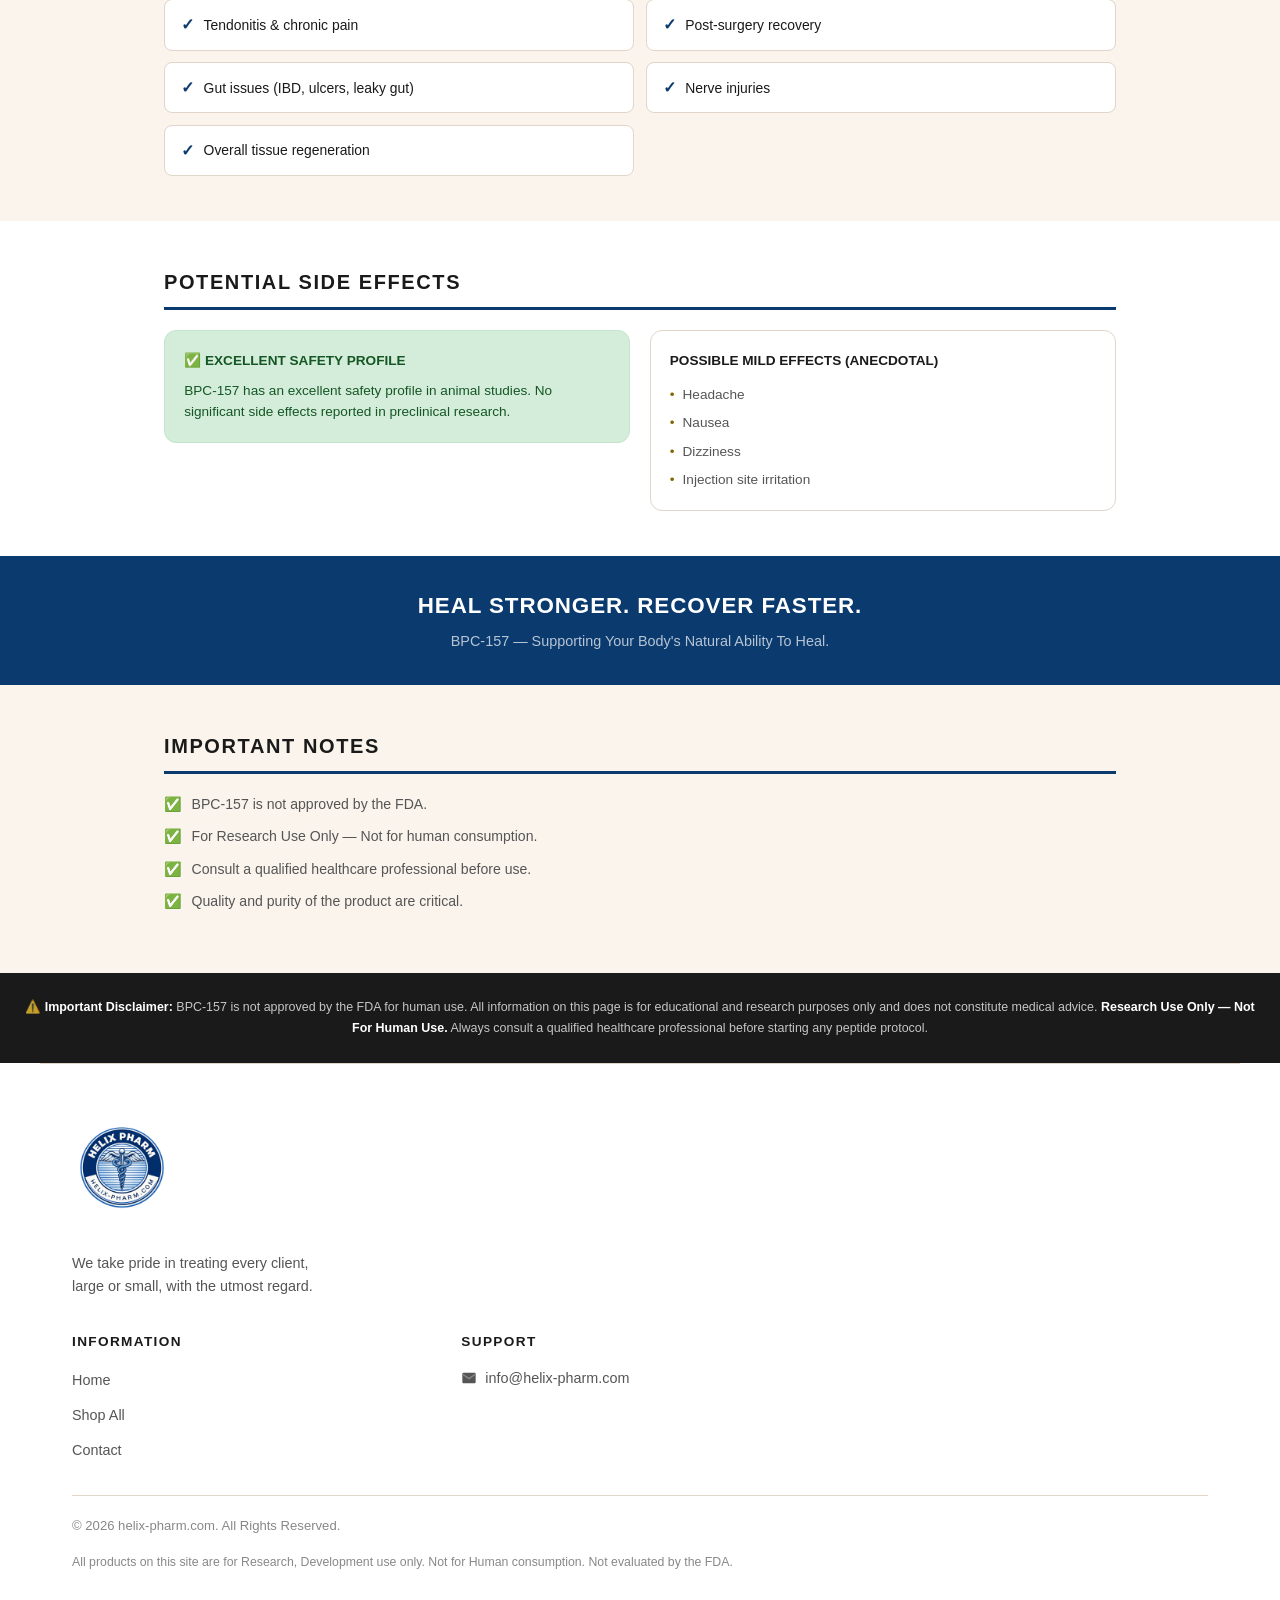
==== commit 4154bc4a: "Update BPC-157 size from 5mg to 10mg https://claude.ai/code/session_019wBqwRjGwxtzRzqKcXLPBj" ====
--- a/bpc157.html
+++ b/bpc157.html
@@ -4,7 +4,7 @@
   <meta charset="UTF-8">
   <meta name="viewport" content="width=device-width, initial-scale=1.0">
   <title>BPC-157 — Body Protection Compound 157 | Helix-Pharm</title>
-  <meta name="description" content="BPC-157 — The Ultimate Healing Peptide. 5mg Research Use Only. Tissue repair, gut health, nerve regeneration.">
+  <meta name="description" content="BPC-157 — The Ultimate Healing Peptide. 10mg Research Use Only. Tissue repair, gut health, nerve regeneration.">
   <link rel="stylesheet" href="css/styles.css?v=3">
   <style>
     .pd-hero { background: #eef4fb; padding: 2.5rem 1.5rem; }
@@ -210,7 +210,7 @@
         <p class="pd-desc">BPC-157 is a synthetic peptide derived from a protein found in human gastric juice. Extensively studied in animals and anecdotal human use, it is known for its powerful tissue repair, anti-inflammatory, and protective properties.</p>
         <div class="pd-price-row">
           <span class="pd-price">$70.00</span>
-          <span class="pd-badge">5mg · Research Use Only</span>
+          <span class="pd-badge">10mg · Research Use Only</span>
         </div>
         <button class="pd-atc" id="pdAtcBtn" data-name="BPC-157" data-price="70">Add To Cart</button>
         <div class="pd-fda-bar">⚠️ NOT APPROVED BY THE FDA — For Research Use Only. Not for human consumption.</div>
